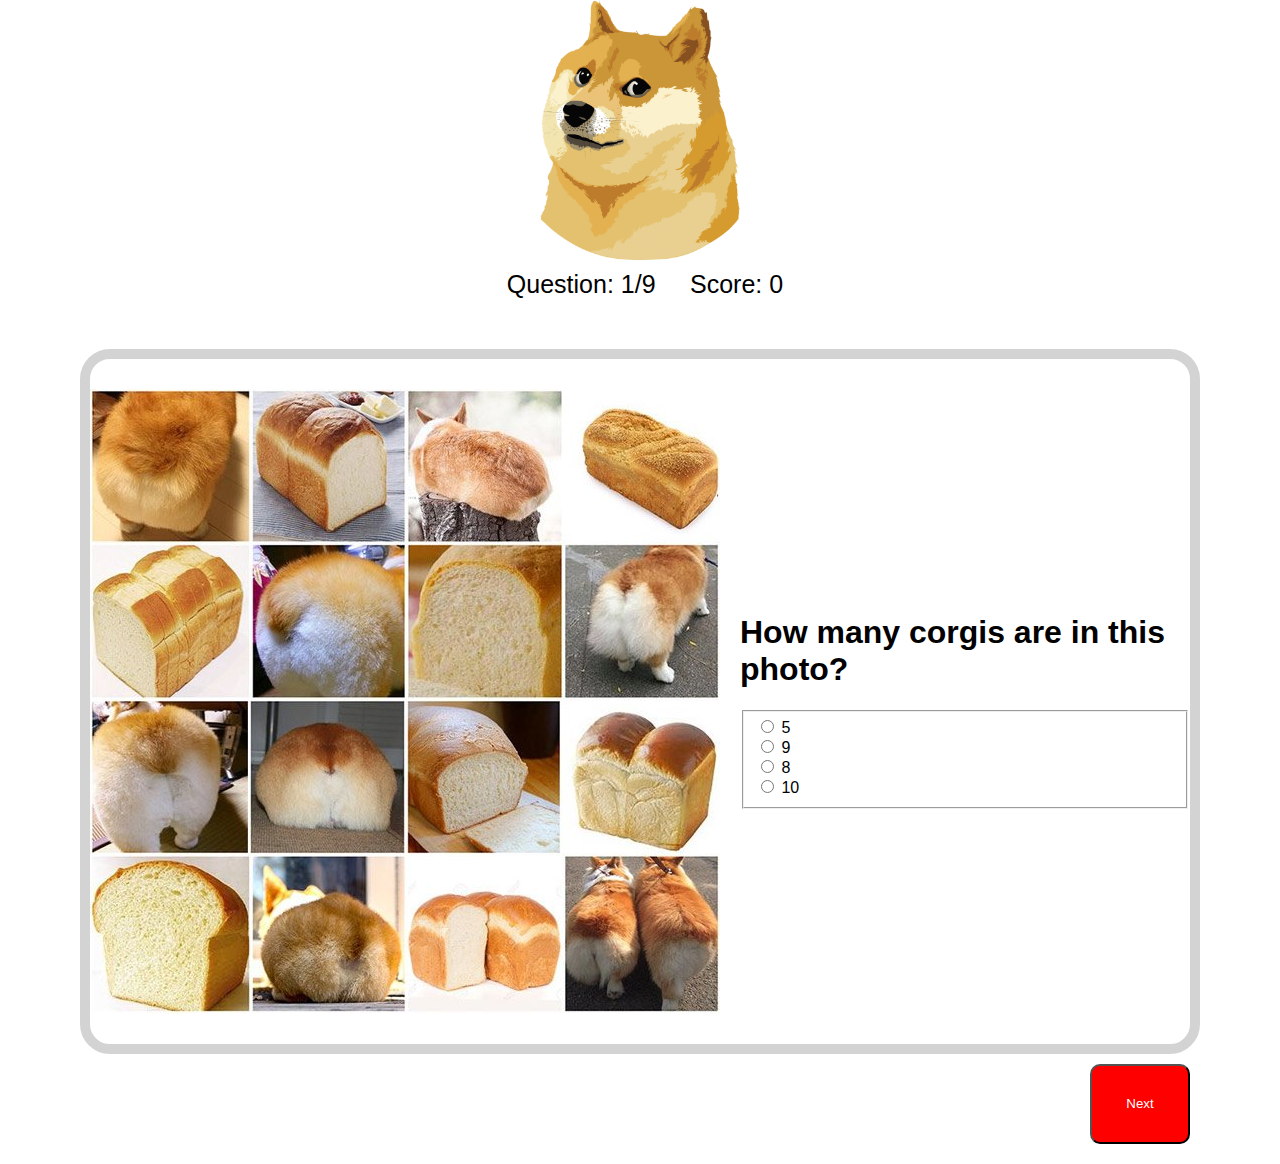
==== index2.html @ 8fa65a83 "4 html wireframe files added" ====
<!DOCTYPE html>
<html lang="en">
<head>
    <meta charset="UTF-8">
    <meta name="viewport" content="width=device-width, initial-scale=1.0">
    <meta name="description" content="A quiz on counting how many images are pets vs food.">
    <title>Pet or Food Quiz</title>
    <link rel="stylesheet" type="text/css" href="main.css" />
</head>

<body>
    <header>
        <section class="icon"><img src="images/icon.gif" alt="shiba"/></section>
        <section class="question-and-score">
            <ul>
                <li class="questionandscore">Question:<span id="question-number"> 1</span>/9</li>
                <li class="questionandscore">Score:<span id="score-number"> 0</span></li>
            </ul>
        </section>
    </header> 
    <main>
        <section class="question-page" role="Quiz Intro">
            <img id="question-img" src="images/test1.jpg" alt="Question 1 image">
            <section id="img-and-options">
                <h1 id ="question">How many corgis are in this photo?</h1>
                <fieldset>
                    <input type="radio" name="option1" id="option1">
                    <label for="option1">5</label>
                    <br>
                    <input type="radio" name="option2" id="option2" value="0">
                    <label for="option2">9</label>
                    <br>
                    <input type="radio" name="option3" id="option3" value="0">
                    <label for="option3">8</label>
                    <br>
                    <input type="radio" name="option4" id="option4" value="0">
                    <label for="option4">10</label>
                  </fieldset>
            </section>
        </section>
        <button type="button" id="next">Next</button>
    </main>

    <script src="https://code.jquery.com/jquery-3.2.1.min.js"></script>
    <script src="index.js"></script>
</body>
</html>
---- main.css ----
* {
    box-sizing: border-box;
  }

  body {
    font-family: "Roboto", sans-serif;
    /*background-color: rgba(0, 128, 128, 0.911); */
    margin: 0;
    padding: 0;
  }

  header {
    display: flex;
    flex-direction: column;
    justify-content: center;
    align-items: center;
    }

  .icon img {
      border-radius: 50px;
      max-width: 200px;
      display:flex;
      flex-direction:column;
      align-items: center;
  }

  .question-and-score {
    margin-top: 10px;
  }

  .question-and-score ul {
    display: inline;
    list-style: none;
  }

  .question-and-score li {
    display: inline;
    padding-right: 30px;
    font-size: 25px;
  }

  main {
    border: 10px solid lightgray;
    border-radius: 30px;
    margin: 50px 80px 50px 80px;
  }

  .startingPoint {
    display: flex;
    flex-direction: column;
    justify-content: center;
    align-items: center; 
  }

  #home-image{
    max-width: 700px;
  }

  button {
      margin: 20px 0 20px 0;
      width: 100px;
      height: 80px;
      border-radius: 10px;
      background-color: red;
      color: white;
  }

  .question-page{
      display: flex;
      justify-content: center;
      align-items: center;
      padding: 30px 0 30px 0;
  }
  #question-img{
      padding-right: 20px
  }


  #img-and-options{
    display: flex;
    flex-direction: column;
    justify-content: ;
    align-items: ;
  }

  #wrong {
      color: red;
  }

  #correct {
    color: green;
  }

  #next{
    float: right;
  }
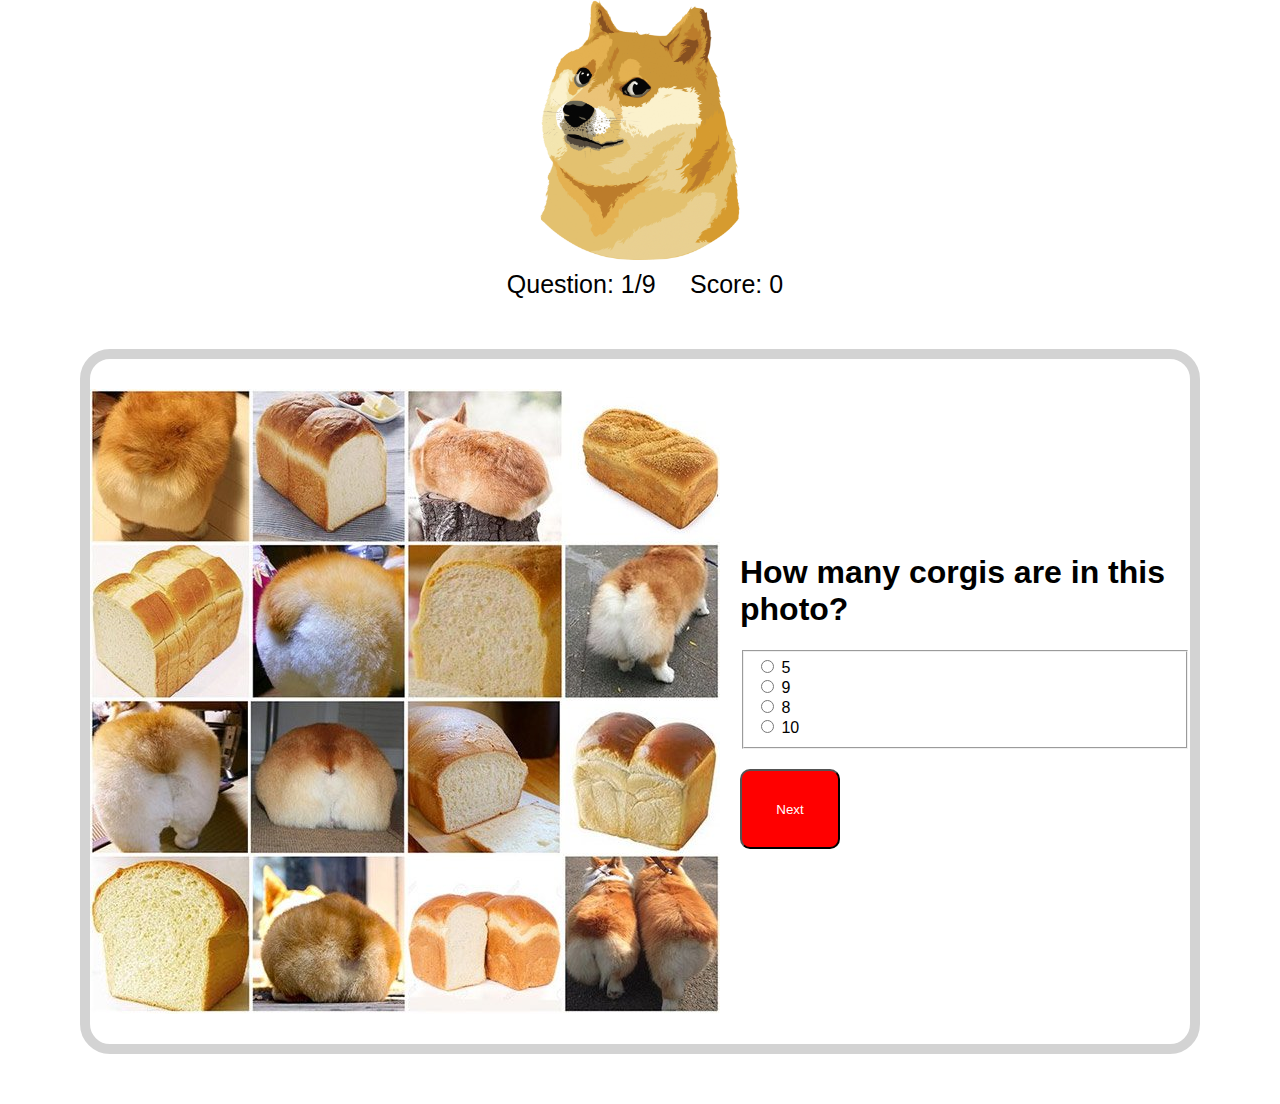
==== commit 863e8055: "Changes to Next button in html and css" ====
--- a/index2.html
+++ b/index2.html
@@ -36,9 +36,9 @@
                     <input type="radio" name="option4" id="option4" value="0">
                     <label for="option4">10</label>
                   </fieldset>
+                  <button type="button" id="next">Next</button>
             </section>
         </section>
-        <button type="button" id="next">Next</button>
     </main>
 
     <script src="https://code.jquery.com/jquery-3.2.1.min.js"></script>
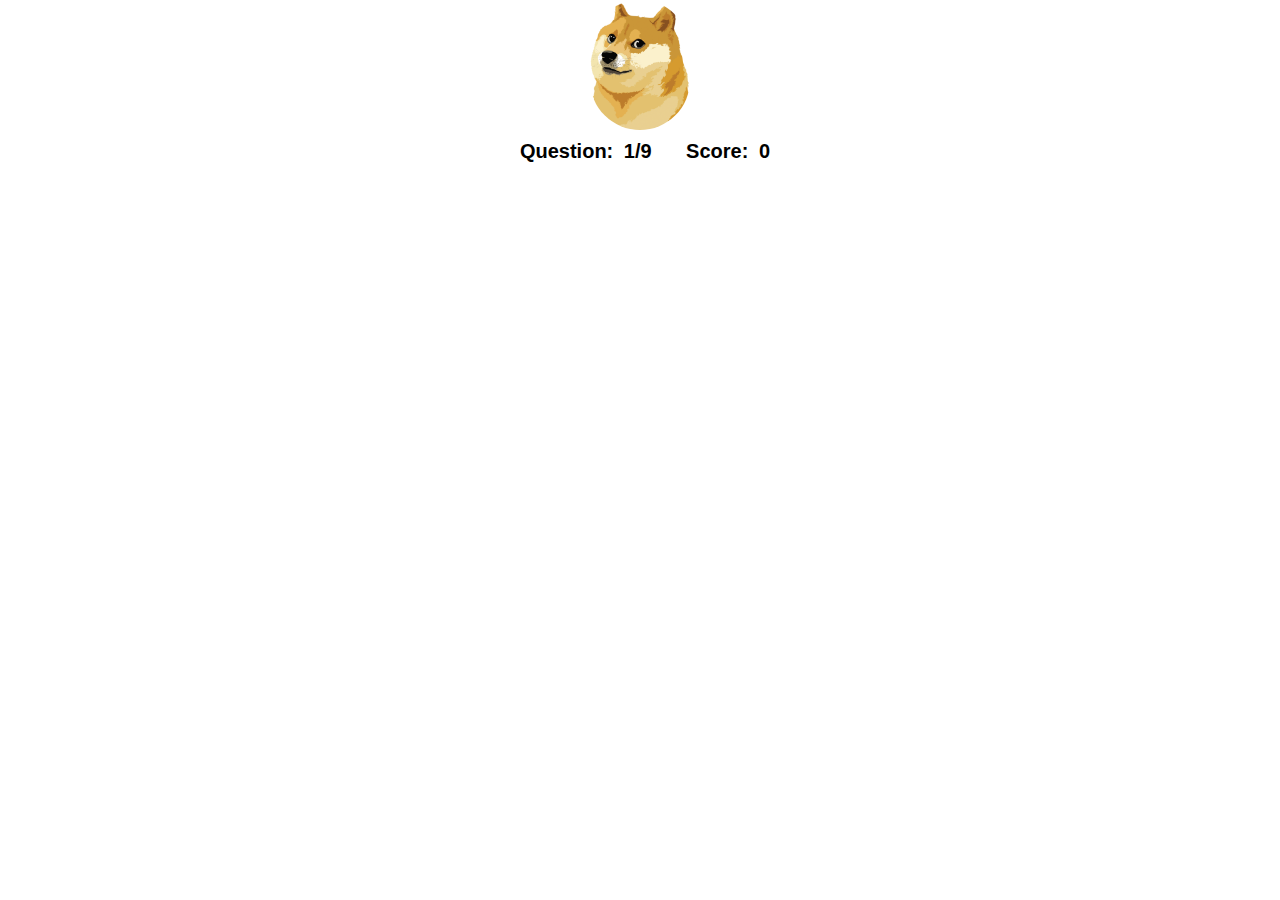
==== commit 73e95fba: "JS added" ====
--- a/index2.html
+++ b/index2.html
@@ -19,7 +19,7 @@
         </section>
     </header> 
     <main>
-        <section class="question-page" role="Quiz Intro">
+        <section class="question-page" role="Quiz Questions">
             <img id="question-img" src="images/test1.jpg" alt="Question 1 image">
             <section id="img-and-options">
                 <h1 id ="question">How many corgis are in this photo?</h1>
--- a/main.css
+++ b/main.css
@@ -16,53 +16,99 @@
     align-items: center;
     }
 
+#question-number,
+#score-number {
+    padding-left: 5px;
+}
+
+
+.question-and-score {
+    margin-top: 10px;
+  }
+
+  .question-and-score ul {
+    display: inline;
+    list-style: none;
+    text-align: center;
+  }
+
+  .question-and-score li {
+    display: inline;
+    font-weight: bold;
+    padding-right: 30px;
+    font-size: 20px;
+  }
+
   .icon img {
       border-radius: 50px;
-      max-width: 200px;
+      width: 100px;
       display:flex;
       flex-direction:column;
       align-items: center;
   }
 
-  .question-and-score {
-    margin-top: 10px;
-  }
-
-  .question-and-score ul {
-    display: inline;
-    list-style: none;
-  }
-
-  .question-and-score li {
-    display: inline;
-    padding-right: 30px;
-    font-size: 25px;
-  }
-
   main {
+      max-width:90%;
+      margin: auto;
+  }
+
+  .startingPage,
+  .endingPage {  
     border: 10px solid lightgray;
     border-radius: 30px;
-    margin: 50px 80px 50px 80px;
-  }
-
-  .startingPoint {
+    margin: 1% 20% 0 20%;
+    padding-bottom: 1%;
+    /* margin: 50px 80px 50px 80px; */
     display: flex;
     flex-direction: column;
     justify-content: center;
-    align-items: center; 
-  }
-
-  #home-image{
-    max-width: 700px;
-  }
+    align-items: center;
+    text-align: center;
+    flex: 1;
+    max-width: 90%;
+  }
+
+
+img.images {
+    max-width: 80%;
+}
+
+img.home-image {
+    margin-bottom: 10px;
+}
 
   button {
-      margin: 20px 0 20px 0;
-      width: 100px;
-      height: 80px;
+      width: 75px;
+      height: 50px;
       border-radius: 10px;
       background-color: red;
       color: white;
+      font-size: 15px;
+  }
+
+  #submit-button,
+  .nextButton {
+      float: right;
+      margin-right: 20px;
+  }
+
+  #questions-container {
+    padding: 2% 2% 2% 2%;
+    display: flex;
+    flex-direction: column;
+    justify-content: center;
+    align-items: center;
+    border: 10px solid lightgray;
+    border-radius: 30px;
+  }
+
+
+  #img-and-options {
+    text-align: center;
+  }
+
+  img.question-img {
+    margin: auto;
   }
 
   .question-page{
@@ -71,17 +117,7 @@
       align-items: center;
       padding: 30px 0 30px 0;
   }
-  #question-img{
-      padding-right: 20px
-  }
-
-
-  #img-and-options{
-    display: flex;
-    flex-direction: column;
-    justify-content: ;
-    align-items: ;
-  }
+
 
   #wrong {
       color: red;
@@ -95,3 +131,74 @@
     float: right;
   }
 
+  
+  fieldset.radios {
+    display: inline;
+    font-size: 1em;
+  }
+
+  input[type="radio"]{
+    margin: 0 10px 0 10px;
+    font-size:;
+  }
+
+
+  /* For screens 520px or more */
+@media screen and (max-width: 520px) {
+    .icon img {
+        border-radius: 50px;
+        width: 50px;
+    }
+
+    .question-and-score li {
+        display: inline;
+        font-weight: bold;
+        padding-right: 30px;
+        font-size: 15px;
+      }
+
+    .startingPage,
+    .endingPage {  
+        border: 5px solid lightgray;
+        border-radius: 15px;
+    }
+
+    #questions-container {
+        width: 20.5em;
+        height: 31.5em;
+        padding-top: 2.6em;
+        padding-bottom: 2.6em;
+        padding: 2% 2% 2% 2%;
+        display: flex;
+        flex-direction: column;
+        justify-content: center;
+        align-items: center;
+        border: 10px solid lightgray;
+        border-radius: 30px;
+    }
+
+    h1 {
+        font-size: 10px;
+    }
+
+    button {
+        width: 50px;
+        height: 30px;
+        border-radius: 10px;
+        background-color: red;
+        color: white;
+        font-size: 10px;
+    }   
+
+    .question-page {
+        padding: 15px;
+    }
+
+    fieldset.radios {
+        display: inline;
+        font-size: .75em;
+      }
+
+
+      }
+    